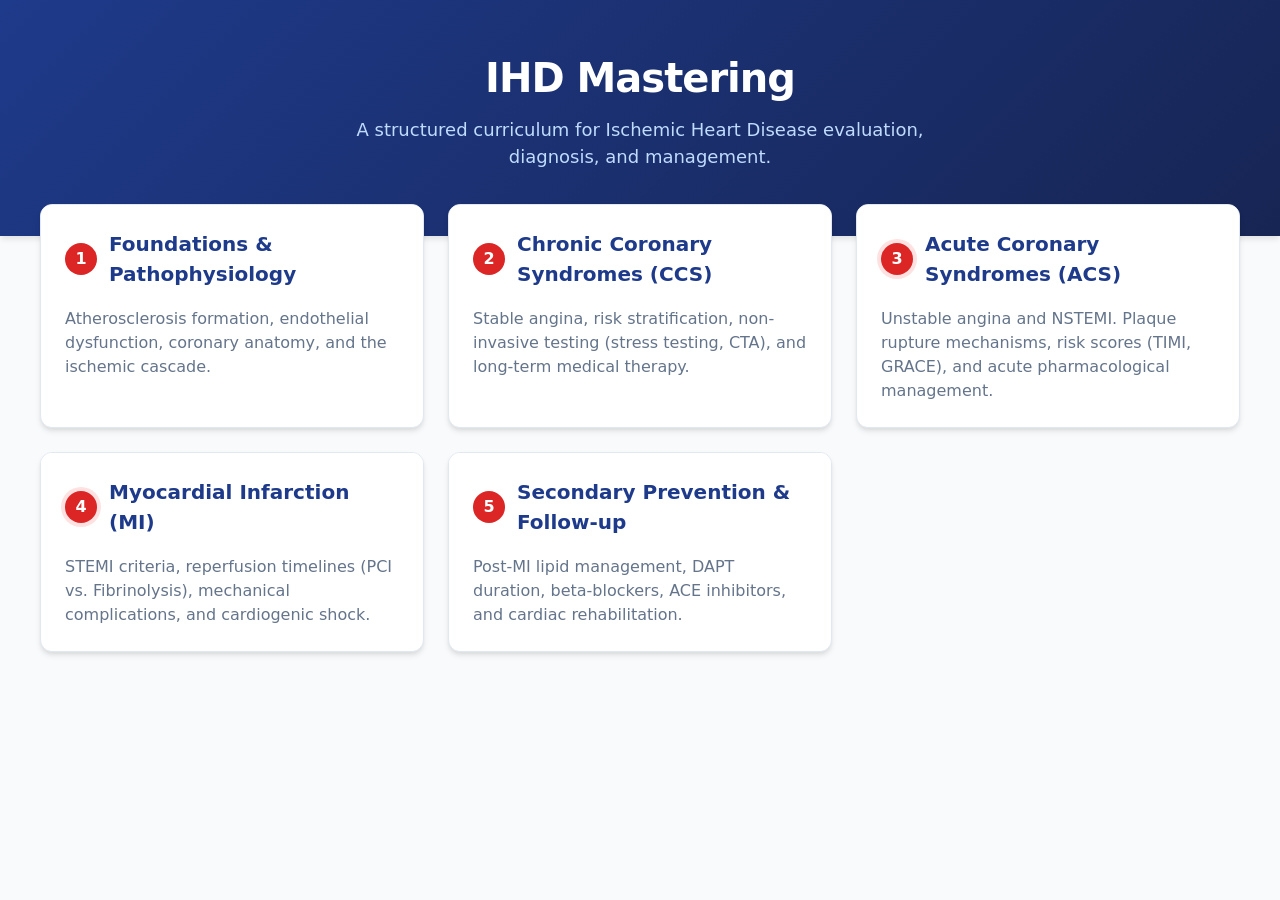
==== index.html @ 81d22b41 "Add index.html for IHD Mastering curriculum This file contains the HTML structure for the IHD Master" ====
<!DOCTYPE html>
<html lang="en">
<head>
    <meta charset="UTF-8">
    <meta name="viewport" content="width=device-width, initial-scale=1.0">
    <title>IHD Mastering</title>
    <style>
        :root {
            --primary: #1e3a8a; /* Deep medical blue */
            --secondary: #dc2626; /* Alert red for cardiology */
            --bg-color: #f8fafc;
            --card-bg: #ffffff;
            --text-main: #334155;
            --text-light: #94a3b8;
        }

        body {
            font-family: system-ui, -apple-system, sans-serif;
            background-color: var(--bg-color);
            color: var(--text-main);
            margin: 0;
            padding: 0;
            line-height: 1.5;
        }

        header {
            background: linear-gradient(135deg, var(--primary) 0%, #172554 100%);
            color: white;
            padding: 3rem 2rem;
            text-align: center;
            box-shadow: 0 4px 6px -1px rgba(0, 0, 0, 0.1);
        }

        h1 {
            margin: 0;
            font-size: 2.5rem;
            letter-spacing: -0.025em;
        }

        header p {
            font-size: 1.125rem;
            color: #bfdbfe;
            margin-top: 0.5rem;
            max-width: 600px;
            margin-inline: auto;
        }

        .container {
            max-width: 1200px;
            margin: -2rem auto 3rem;
            padding: 0 1.5rem;
            position: relative;
        }

        .grid {
            display: grid;
            grid-template-columns: repeat(auto-fit, minmax(300px, 1fr));
            gap: 1.5rem;
        }

        .card {
            background: var(--card-bg);
            border-radius: 12px;
            box-shadow: 0 4px 6px -1px rgba(0, 0, 0, 0.1), 0 2px 4px -1px rgba(0, 0, 0, 0.06);
            text-decoration: none;
            color: inherit;
            display: flex;
            flex-direction: column;
            transition: transform 0.2s ease, box-shadow 0.2s ease;
            overflow: hidden;
            border: 1px solid #e2e8f0;
        }

        .card:hover {
            transform: translateY(-4px);
            box-shadow: 0 10px 15px -3px rgba(0, 0, 0, 0.1), 0 4px 6px -2px rgba(0, 0, 0, 0.05);
            border-color: var(--primary);
        }

        .card-header {
            background-color: var(--card-bg);
            padding: 1.5rem 1.5rem 0.5rem;
            display: flex;
            align-items: center;
            gap: 12px;
            border-bottom: 2px solid transparent;
        }

        .card-number {
            background: var(--secondary);
            color: white;
            border-radius: 50%;
            width: 32px;
            height: 32px;
            display: flex;
            align-items: center;
            justify-content: center;
            font-weight: 700;
            font-size: 1rem;
            flex-shrink: 0;
        }

        .card-title {
            font-size: 1.25rem;
            font-weight: 600;
            color: var(--primary);
            margin: 0;
        }

        .card-body {
            padding: 0.5rem 1.5rem 1.5rem;
            color: #64748b;
            flex-grow: 1;
        }

        /* Highlight the critical ACS/MI modules with red accents */
        .card:nth-child(3) .card-number, .card:nth-child(4) .card-number {
            background: var(--secondary);
            box-shadow: 0 0 0 4px #fee2e2;
        }
    </style>
</head>
<body>

    <header>
        <h1>IHD Mastering</h1>
        <p>A structured curriculum for Ischemic Heart Disease evaluation, diagnosis, and management.</p>
    </header>

    <div class="container">
        <div class="grid">
            
            <a href="1.html" class="card">
                <div class="card-header">
                    <span class="card-number">1</span>
                    <h2 class="card-title">Foundations & Pathophysiology</h2>
                </div>
                <div class="card-body">
                    Atherosclerosis formation, endothelial dysfunction, coronary anatomy, and the ischemic cascade.
                </div>
            </a>

            <a href="2.html" class="card">
                <div class="card-header">
                    <span class="card-number">2</span>
                    <h2 class="card-title">Chronic Coronary Syndromes (CCS)</h2>
                </div>
                <div class="card-body">
                    Stable angina, risk stratification, non-invasive testing (stress testing, CTA), and long-term medical therapy.
                </div>
            </a>

            <a href="3.html" class="card">
                <div class="card-header">
                    <span class="card-number">3</span>
                    <h2 class="card-title">Acute Coronary Syndromes (ACS)</h2>
                </div>
                <div class="card-body">
                    Unstable angina and NSTEMI. Plaque rupture mechanisms, risk scores (TIMI, GRACE), and acute pharmacological management.
                </div>
            </a>

            <a href="4.html" class="card">
                <div class="card-header">
                    <span class="card-number">4</span>
                    <h2 class="card-title">Myocardial Infarction (MI)</h2>
                </div>
                <div class="card-body">
                    STEMI criteria, reperfusion timelines (PCI vs. Fibrinolysis), mechanical complications, and cardiogenic shock.
                </div>
            </a>

            <a href="5.html" class="card">
                <div class="card-header">
                    <span class="card-number">5</span>
                    <h2 class="card-title">Secondary Prevention & Follow-up</h2>
                </div>
                <div class="card-body">
                    Post-MI lipid management, DAPT duration, beta-blockers, ACE inhibitors, and cardiac rehabilitation.
                </div>
            </a>

        </div>
    </div>

</body>
</html>
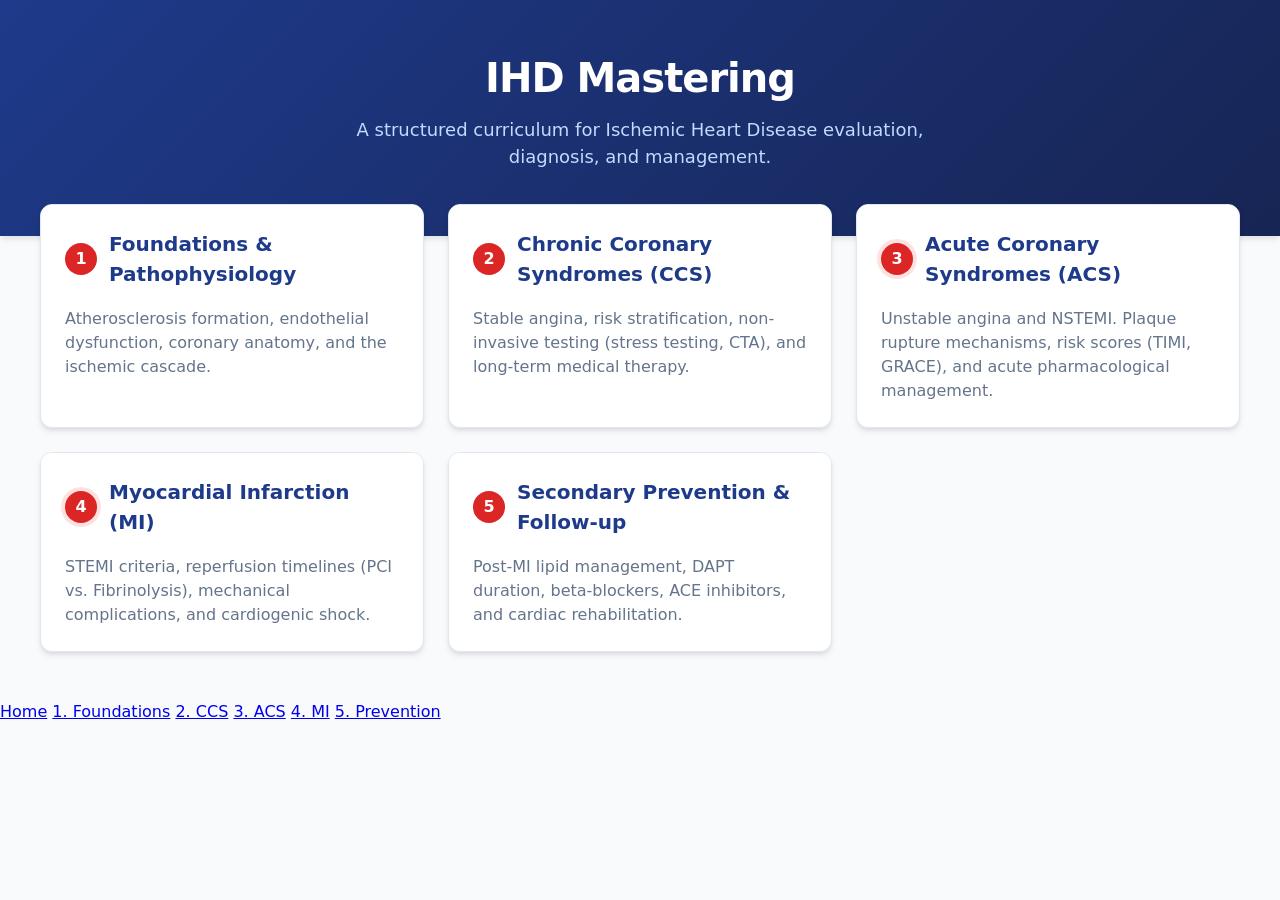
==== commit f2484acb: "Add navigation module to index.html" ====
--- a/index.html
+++ b/index.html
@@ -183,5 +183,15 @@
         </div>
     </div>
 
+    <!-- START MODULE NAVIGATION -->
+    <nav class="module-nav">
+        <a href="index.html" class="nav-btn">Home</a>
+        <a href="1.html" class="nav-btn">1. Foundations</a>
+        <a href="2.html" class="nav-btn">2. CCS</a>
+        <a href="3.html" class="nav-btn">3. ACS</a>
+        <a href="4.html" class="nav-btn">4. MI</a>
+        <a href="5.html" class="nav-btn">5. Prevention</a>
+    </nav>
+    <!-- END MODULE NAVIGATION -->
 </body>
 </html>
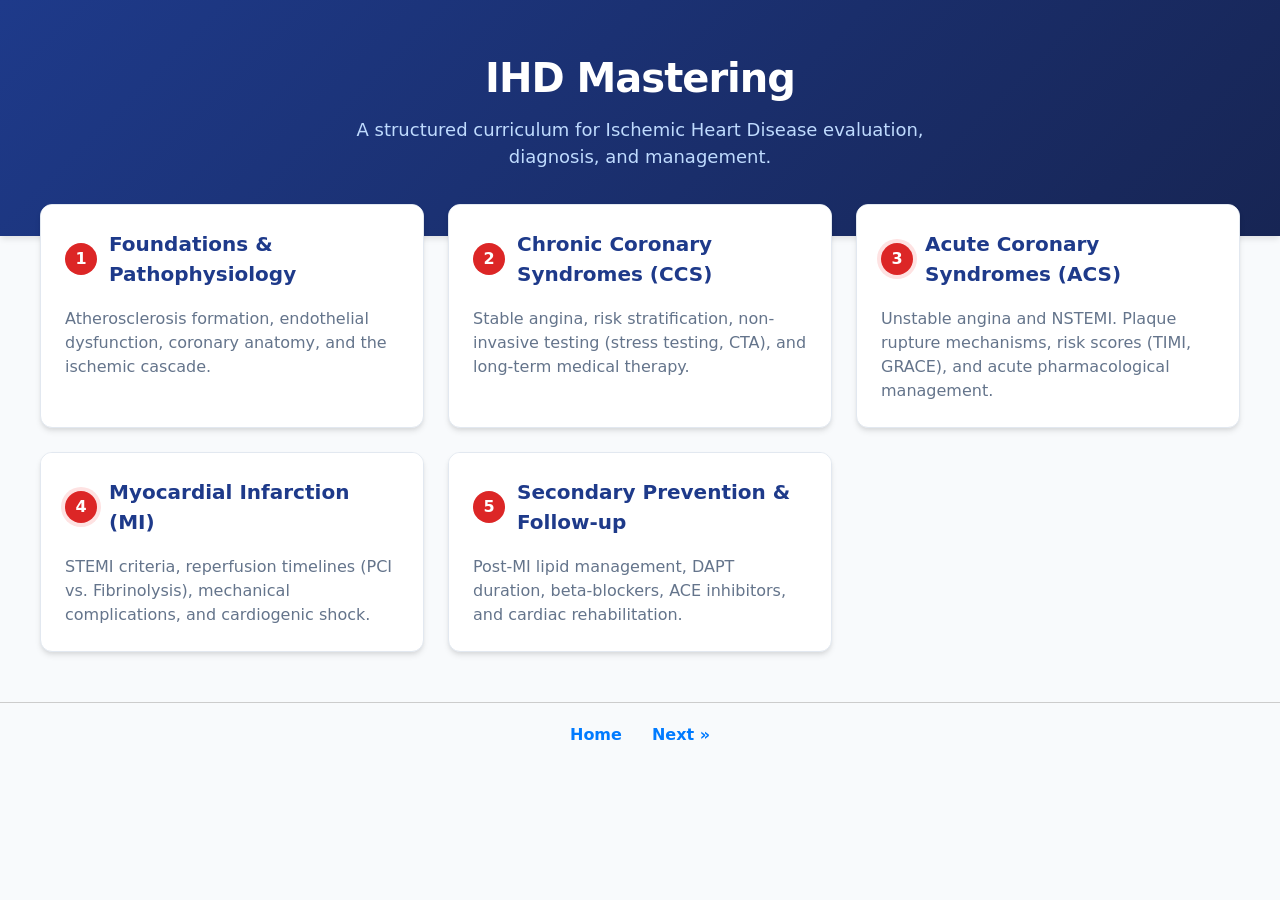
==== commit abe92131: "Remove module navigation from index.html Removed module navigation section from index.html." ====
--- a/index.html
+++ b/index.html
@@ -183,15 +183,7 @@
         </div>
     </div>
 
-    <!-- START MODULE NAVIGATION -->
-    <nav class="module-nav">
-        <a href="index.html" class="nav-btn">Home</a>
-        <a href="1.html" class="nav-btn">1. Foundations</a>
-        <a href="2.html" class="nav-btn">2. CCS</a>
-        <a href="3.html" class="nav-btn">3. ACS</a>
-        <a href="4.html" class="nav-btn">4. MI</a>
-        <a href="5.html" class="nav-btn">5. Prevention</a>
-    </nav>
-    <!-- END MODULE NAVIGATION -->
+<link rel="stylesheet" href="styles.css">
+<script src="nav.js"></script>
 </body>
 </html>
--- a/styles.css
+++ b/styles.css
@@ -0,0 +1,13 @@
+/* styles.css */
+.nav-container {
+    margin-top: 50px;
+    padding: 20px;
+    border-top: 1px solid #ccc;
+    text-align: center;
+}
+.nav-container a {
+    margin: 0 15px;
+    text-decoration: none;
+    color: #007bff;
+    font-weight: bold;
+}
